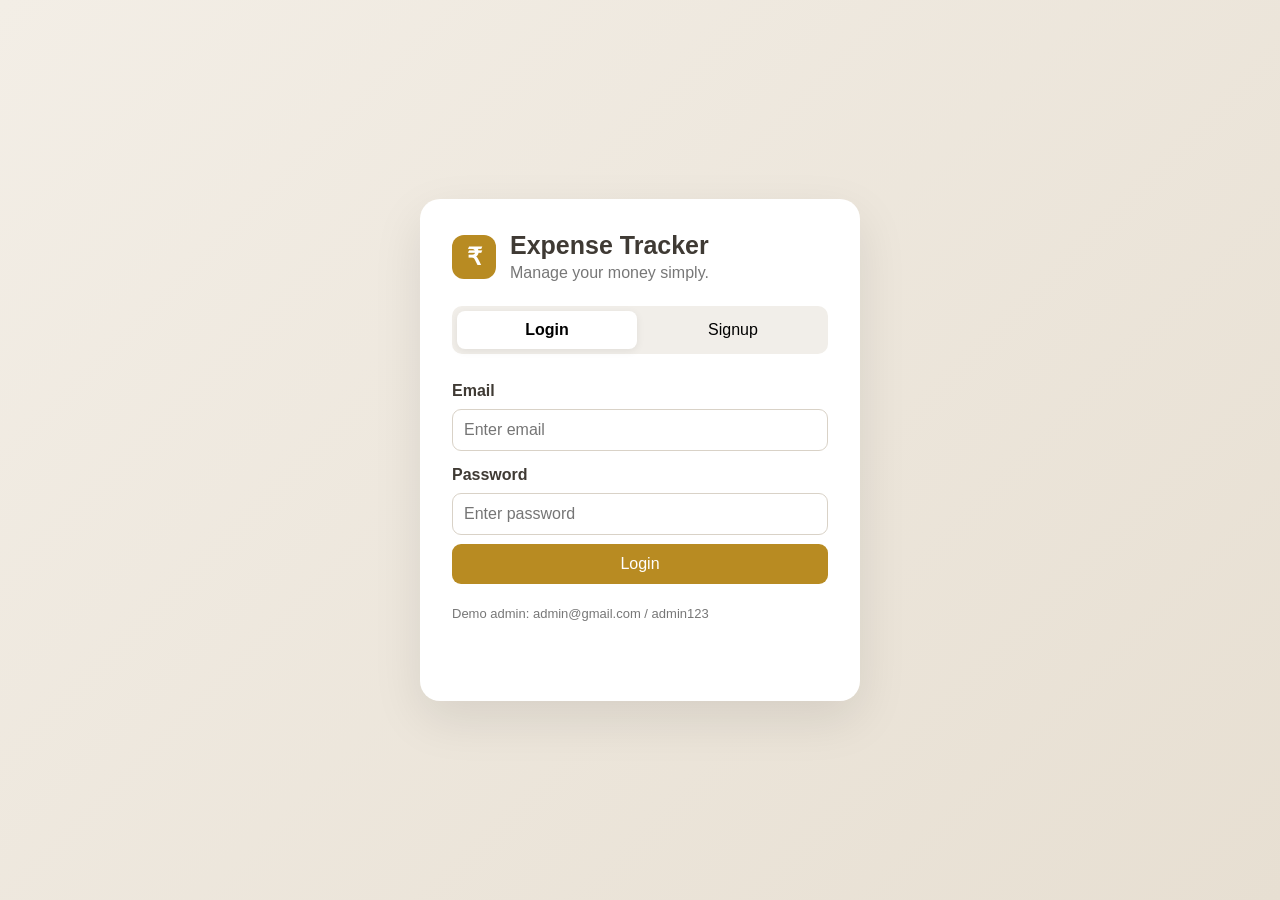
==== index.html @ 4e9ac0c0 "Add all frontend files" ====
<!DOCTYPE html>
<html lang="en">
<head>
  <meta charset="UTF-8">
  <meta name="viewport" content="width=device-width, initial-scale=1.0">
  <title>Expense Tracker - Login</title>
  <link rel="stylesheet" href="css/style.css">
</head>
<body class="auth-page">
  <div class="auth-card">
    <div class="brand">
      <div class="brand-icon">₹</div>
      <div>
        <h1>Expense Tracker</h1>
        <p>Manage your money simply.</p>
      </div>
    </div>

    <div class="tabs">
      <button class="tab active" id="loginTab">Login</button>
      <button class="tab" id="signupTab">Signup</button>
    </div>

    <form id="loginForm" class="auth-form">
      <label>Email</label>
      <input id="loginEmail" type="email" placeholder="Enter email" required>
      <label>Password</label>
      <input id="loginPassword" type="password" placeholder="Enter password" required>
      <button class="primary-btn" type="submit">Login</button>
      <p class="hint">Demo admin: admin@gmail.com / admin123</p>
      <p id="loginMessage" class="message"></p>
    </form>

    <form id="signupForm" class="auth-form hidden">
      <label>Full Name</label>
      <input id="signupName" type="text" placeholder="Enter your name" required>
      <label>Email</label>
      <input id="signupEmail" type="email" placeholder="Enter email" required>
      <label>Password</label>
      <input id="signupPassword" type="password" minlength="4" placeholder="Minimum 4 characters" required>
      <button class="primary-btn" type="submit">Create Account</button>
      <p id="signupMessage" class="message"></p>
    </form>
  </div>
  <script src="js/auth.js"></script>
</body>
</html>
---- css/style.css ----
*{box-sizing:border-box}body{margin:0;font-family:Arial,Helvetica,sans-serif;background:#f6f3ee;color:#3f3a34}button,input,select{font:inherit}.hidden{display:none!important}
.auth-page{min-height:100vh;display:flex;align-items:center;justify-content:center;background:linear-gradient(135deg,#f3eee6,#e7dfd2)}.auth-card{width:min(440px,92%);background:#fff;border-radius:20px;padding:32px;box-shadow:0 18px 50px #00000018}.brand{display:flex;gap:14px;align-items:center;margin-bottom:24px}.brand-icon,.side-brand span{width:44px;height:44px;border-radius:12px;display:grid;place-items:center;background:#b88b22;color:white;font-size:24px;font-weight:bold}.brand h1{margin:0;font-size:25px}.brand p{margin:4px 0 0;color:#777}.tabs{display:flex;gap:6px;background:#f1eee9;padding:5px;border-radius:10px;margin-bottom:22px}.tab{flex:1;border:0;background:transparent;padding:10px;border-radius:8px;cursor:pointer}.tab.active{background:#fff;box-shadow:0 2px 8px #00000012;font-weight:bold}.auth-form{display:grid;gap:9px}.auth-form label{font-weight:600;margin-top:6px}.auth-form input,.form-grid input,.form-grid select{border:1px solid #d9d2c7;border-radius:9px;padding:11px;background:#fff;outline:none}.auth-form input:focus,.form-grid input:focus,.form-grid select:focus{border-color:#b88b22}.primary-btn,.secondary-btn,.danger-btn,.logout-btn{border:0;border-radius:9px;padding:11px 15px;cursor:pointer}.primary-btn{background:#b88b22;color:#fff}.secondary-btn{background:#eee7dc;color:#4b4034}.danger-btn{background:#f4dddd;color:#a33a3a;padding:7px 10px}.hint,.message{font-size:13px;color:#777}.message.error{color:#b23a3a}.message.success{color:#2c7a45}
.app-shell{min-height:100vh;display:flex}.sidebar{width:245px;background:#342f29;color:white;padding:22px 15px;display:flex;flex-direction:column}.side-brand{font-weight:bold;font-size:19px;display:flex;align-items:center;gap:10px;margin-bottom:28px}.side-brand span{width:36px;height:36px;font-size:19px}.sidebar nav{display:grid;gap:6px}.nav-btn{border:0;background:transparent;color:#ddd;text-align:left;padding:12px 14px;border-radius:9px;cursor:pointer}.nav-btn:hover,.nav-btn.active{background:#4c443b;color:#fff}.logout-btn{margin-top:auto;background:#5a3939;color:#fff}.main-content{flex:1;padding:28px;min-width:0}.topbar{display:flex;justify-content:space-between;align-items:center;margin-bottom:24px}.topbar h2{margin:0;font-size:28px}.topbar p{margin:5px 0;color:#777}.user-chip{background:#eee7dc;padding:9px 13px;border-radius:20px;font-weight:bold}.page-section{display:none}.page-section.active{display:block}.cards{display:grid;grid-template-columns:repeat(4,1fr);gap:16px;margin-bottom:20px}.stat-card{background:#fff;border:1px solid #e7dfd3;border-radius:14px;padding:19px;box-shadow:0 4px 15px #00000006}.stat-card span{display:block;color:#777;font-size:14px;margin-bottom:8px}.stat-card strong{display:block;font-size:24px}.stat-card small{display:block;margin-top:9px;color:#777}.grid-2{display:grid;grid-template-columns:1.2fr 1fr;gap:18px}.panel{background:#fff;border:1px solid #e7dfd3;border-radius:14px;padding:20px;margin-bottom:18px}.panel-head{display:flex;justify-content:space-between;align-items:center;margin-bottom:15px}.panel h3{margin:0}.form-grid{display:grid;grid-template-columns:repeat(3,1fr);gap:12px}.form-grid .primary-btn{align-self:stretch}.table-wrap{overflow-x:auto}table{width:100%;border-collapse:collapse}th,td{text-align:left;padding:12px 10px;border-bottom:1px solid #eee;font-size:14px}th{background:#faf8f5}.empty{text-align:center;color:#888;padding:20px}.bar-row{display:grid;grid-template-columns:110px 1fr 90px;align-items:center;gap:10px;margin:14px 0}.bar-track{height:12px;background:#eee7dc;border-radius:10px;overflow:hidden}.bar-fill{height:100%;background:#b88b22;border-radius:10px}.recent-item,.report-line{display:flex;justify-content:space-between;gap:15px;padding:12px 0;border-bottom:1px solid #eee}.expense-text{color:#b23a3a}.income-text{color:#2c7a45}.progress{height:8px;background:#eee7dc;border-radius:10px;overflow:hidden;margin:12px 0}.progress div{height:100%;background:#b88b22}.report-box{display:grid;grid-template-columns:repeat(3,1fr);gap:12px;margin-bottom:25px}.report-box p{background:#f8f5ef;border-radius:10px;padding:16px;margin:0}.report-box span{display:block;color:#777;font-size:13px;margin-bottom:6px}.report-box strong{font-size:21px}
@media(max-width:900px){.sidebar{width:190px}.cards{grid-template-columns:repeat(2,1fr)}.grid-2{grid-template-columns:1fr}.form-grid{grid-template-columns:1fr}.report-box{grid-template-columns:1fr}}@media(max-width:650px){.app-shell{display:block}.sidebar{width:100%;min-height:auto}.sidebar nav{grid-template-columns:repeat(2,1fr)}.logout-btn{margin-top:15px}.main-content{padding:16px}.cards{grid-template-columns:1fr}.topbar{align-items:flex-start}.bar-row{grid-template-columns:80px 1fr 75px}}
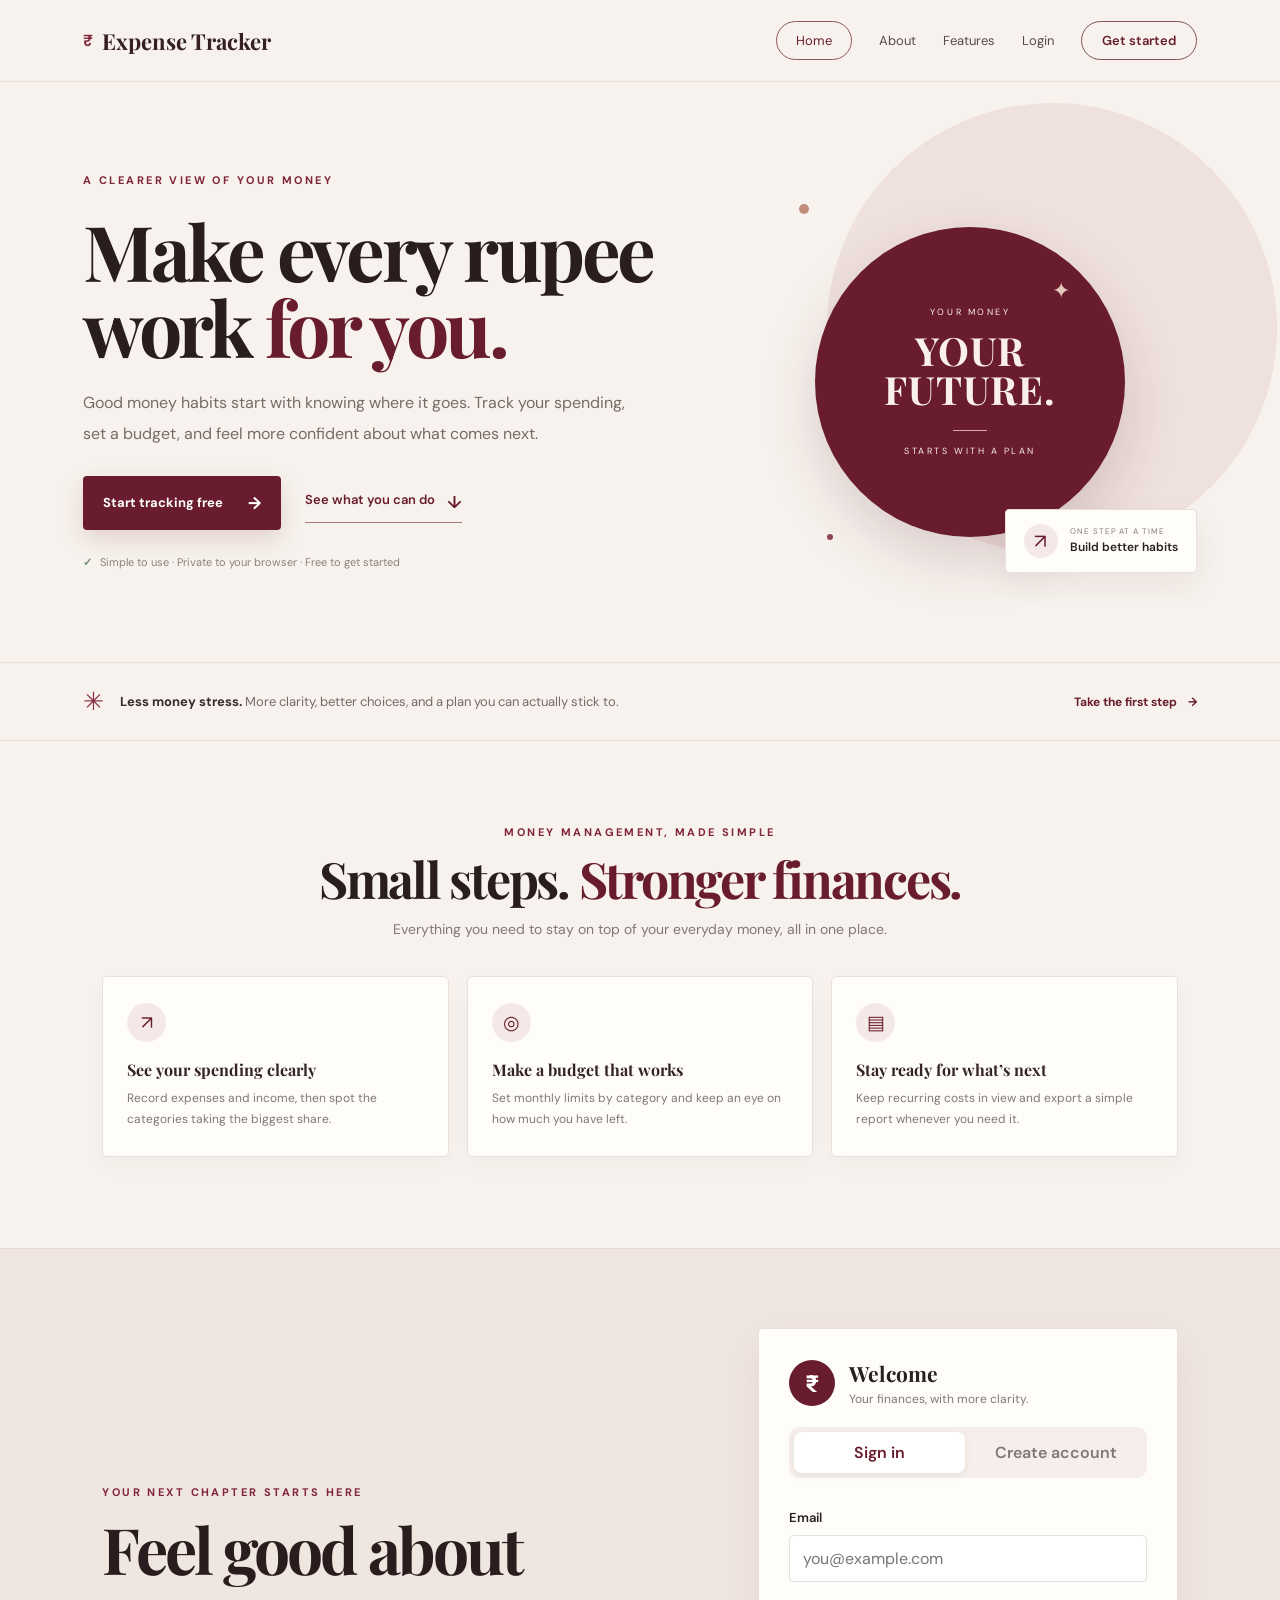
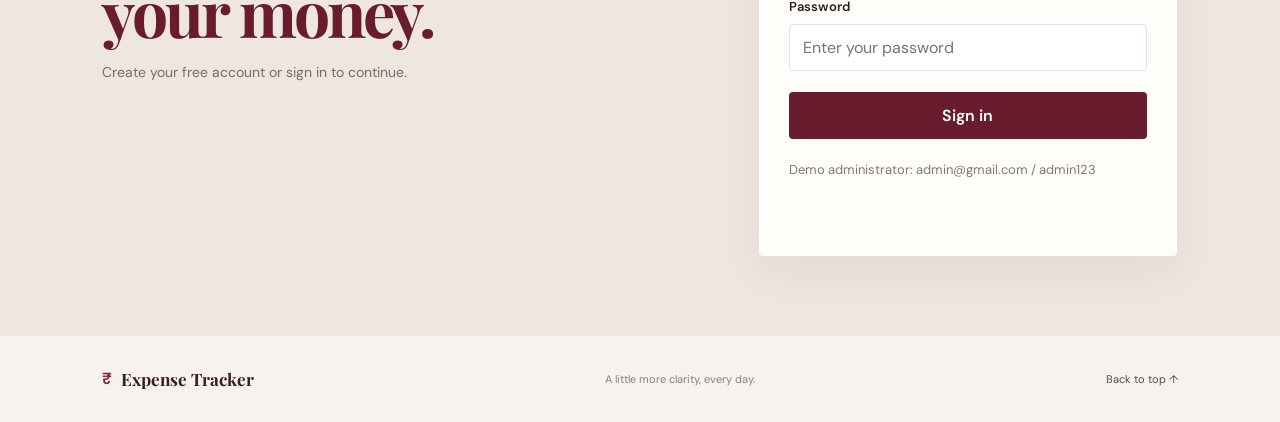
==== commit 73b886fd: "Add all frontend files" ====
--- a/index.html
+++ b/index.html
@@ -3,45 +3,78 @@
 <head>
   <meta charset="UTF-8">
   <meta name="viewport" content="width=device-width, initial-scale=1.0">
-  <title>Expense Tracker - Login</title>
+  <meta name="description" content="Take control of your money with Expense Tracker. Track spending, plan budgets, and understand your finances in one simple place.">
+  <title>Expense Tracker — Take control of your money</title>
   <link rel="stylesheet" href="css/style.css">
 </head>
-<body class="auth-page">
-  <div class="auth-card">
-    <div class="brand">
-      <div class="brand-icon">₹</div>
-      <div>
-        <h1>Expense Tracker</h1>
-        <p>Manage your money simply.</p>
+<body class="landing-page">
+  <header class="landing-nav">
+    <a class="landing-brand" href="#home"><span>₹</span> Expense Tracker</a>
+    <nav aria-label="Main navigation">
+      <a class="nav-current" href="#home">Home</a>
+      <a href="#about">About</a>
+      <a href="#features">Features</a>
+      <a href="#account">Login</a>
+      <a class="nav-signup" href="#account">Get started</a>
+    </nav>
+  </header>
+
+  <main>
+    <section class="hero" id="home">
+      <div class="hero-copy">
+        <p class="eyebrow">A CLEARER VIEW OF YOUR MONEY</p>
+        <h1>Make every rupee<br>work <em>for you.</em></h1>
+        <p class="hero-description">Good money habits start with knowing where it goes. Track your spending, set a budget, and feel more confident about what comes next.</p>
+        <div class="hero-actions">
+          <a class="hero-primary" href="#account">Start tracking free <span>→</span></a>
+          <a class="hero-secondary" href="#features">See what you can do <span>↓</span></a>
+        </div>
+        <p class="hero-note"><span>✓</span> Simple to use · Private to your browser · Free to get started</p>
       </div>
-    </div>
+      <div class="hero-art" aria-label="Illustration celebrating better money habits">
+        <div class="art-orbit"></div>
+        <div class="art-circle"><span class="art-spark">✦</span><small>YOUR MONEY</small><strong>YOUR<br>FUTURE.</strong><span class="art-rule"></span><small>STARTS WITH A PLAN</small></div>
+        <div class="art-note"><span class="note-icon">↗</span><span><small>ONE STEP AT A TIME</small><b>Build better habits</b></span></div>
+        <span class="art-dot dot-one"></span><span class="art-dot dot-two"></span>
+      </div>
+    </section>
 
-    <div class="tabs">
-      <button class="tab active" id="loginTab">Login</button>
-      <button class="tab" id="signupTab">Signup</button>
-    </div>
+    <section class="value-strip" id="about">
+      <span class="value-mark">✳</span>
+      <p><strong>Less money stress.</strong> More clarity, better choices, and a plan you can actually stick to.</p>
+      <a href="#account">Take the first step <span>→</span></a>
+    </section>
 
-    <form id="loginForm" class="auth-form">
-      <label>Email</label>
-      <input id="loginEmail" type="email" placeholder="Enter email" required>
-      <label>Password</label>
-      <input id="loginPassword" type="password" placeholder="Enter password" required>
-      <button class="primary-btn" type="submit">Login</button>
-      <p class="hint">Demo admin: admin@gmail.com / admin123</p>
-      <p id="loginMessage" class="message"></p>
-    </form>
+    <section class="features-section" id="features">
+      <div class="section-intro"><p class="eyebrow">MONEY MANAGEMENT, MADE SIMPLE</p><h2>Small steps. <em>Stronger finances.</em></h2><p>Everything you need to stay on top of your everyday money, all in one place.</p></div>
+      <div class="feature-grid">
+        <article class="feature-card"><span class="feature-icon">↗</span><h3>See your spending clearly</h3><p>Record expenses and income, then spot the categories taking the biggest share.</p></article>
+        <article class="feature-card"><span class="feature-icon">◎</span><h3>Make a budget that works</h3><p>Set monthly limits by category and keep an eye on how much you have left.</p></article>
+        <article class="feature-card"><span class="feature-icon">▤</span><h3>Stay ready for what’s next</h3><p>Keep recurring costs in view and export a simple report whenever you need it.</p></article>
+      </div>
+    </section>
 
-    <form id="signupForm" class="auth-form hidden">
-      <label>Full Name</label>
-      <input id="signupName" type="text" placeholder="Enter your name" required>
-      <label>Email</label>
-      <input id="signupEmail" type="email" placeholder="Enter email" required>
-      <label>Password</label>
-      <input id="signupPassword" type="password" minlength="4" placeholder="Minimum 4 characters" required>
-      <button class="primary-btn" type="submit">Create Account</button>
-      <p id="signupMessage" class="message"></p>
-    </form>
-  </div>
+    <section class="account-section" id="account">
+      <div class="account-intro"><p class="eyebrow">YOUR NEXT CHAPTER STARTS HERE</p><h2>Feel good about<br><em>your money.</em></h2><p>Create your free account or sign in to continue.</p></div>
+      <div class="auth-card">
+        <div class="brand"><div class="brand-icon">₹</div><div><h1>Welcome</h1><p>Your finances, with more clarity.</p></div></div>
+        <div class="tabs"><button class="tab active" id="loginTab" type="button">Sign in</button><button class="tab" id="signupTab" type="button">Create account</button></div>
+        <form id="loginForm" class="auth-form">
+          <label for="loginEmail">Email</label><input id="loginEmail" type="email" placeholder="you@example.com" autocomplete="email" required>
+          <label for="loginPassword">Password</label><input id="loginPassword" type="password" placeholder="Enter your password" autocomplete="current-password" required>
+          <button class="primary-btn" type="submit">Sign in</button>
+          <p class="hint">Demo administrator: admin@gmail.com / admin123</p><p id="loginMessage" class="message" aria-live="polite"></p>
+        </form>
+        <form id="signupForm" class="auth-form hidden">
+          <label for="signupName">Full Name</label><input id="signupName" type="text" placeholder="Enter your name" autocomplete="name" required>
+          <label for="signupEmail">Email</label><input id="signupEmail" type="email" placeholder="you@example.com" autocomplete="email" required>
+          <label for="signupPassword">Password</label><input id="signupPassword" type="password" minlength="4" placeholder="Minimum 4 characters" autocomplete="new-password" required>
+          <button class="primary-btn" type="submit">Create free account</button><p id="signupMessage" class="message" aria-live="polite"></p>
+        </form>
+      </div>
+    </section>
+  </main>
+  <footer class="landing-footer"><a class="landing-brand" href="#home"><span>₹</span> Expense Tracker</a><p>A little more clarity, every day.</p><a href="#home">Back to top ↑</a></footer>
   <script src="js/auth.js"></script>
 </body>
 </html>
--- a/css/style.css
+++ b/css/style.css
@@ -1,4 +1,14 @@
-*{box-sizing:border-box}body{margin:0;font-family:Arial,Helvetica,sans-serif;background:#f6f3ee;color:#3f3a34}button,input,select{font:inherit}.hidden{display:none!important}
-.auth-page{min-height:100vh;display:flex;align-items:center;justify-content:center;background:linear-gradient(135deg,#f3eee6,#e7dfd2)}.auth-card{width:min(440px,92%);background:#fff;border-radius:20px;padding:32px;box-shadow:0 18px 50px #00000018}.brand{display:flex;gap:14px;align-items:center;margin-bottom:24px}.brand-icon,.side-brand span{width:44px;height:44px;border-radius:12px;display:grid;place-items:center;background:#b88b22;color:white;font-size:24px;font-weight:bold}.brand h1{margin:0;font-size:25px}.brand p{margin:4px 0 0;color:#777}.tabs{display:flex;gap:6px;background:#f1eee9;padding:5px;border-radius:10px;margin-bottom:22px}.tab{flex:1;border:0;background:transparent;padding:10px;border-radius:8px;cursor:pointer}.tab.active{background:#fff;box-shadow:0 2px 8px #00000012;font-weight:bold}.auth-form{display:grid;gap:9px}.auth-form label{font-weight:600;margin-top:6px}.auth-form input,.form-grid input,.form-grid select{border:1px solid #d9d2c7;border-radius:9px;padding:11px;background:#fff;outline:none}.auth-form input:focus,.form-grid input:focus,.form-grid select:focus{border-color:#b88b22}.primary-btn,.secondary-btn,.danger-btn,.logout-btn{border:0;border-radius:9px;padding:11px 15px;cursor:pointer}.primary-btn{background:#b88b22;color:#fff}.secondary-btn{background:#eee7dc;color:#4b4034}.danger-btn{background:#f4dddd;color:#a33a3a;padding:7px 10px}.hint,.message{font-size:13px;color:#777}.message.error{color:#b23a3a}.message.success{color:#2c7a45}
-.app-shell{min-height:100vh;display:flex}.sidebar{width:245px;background:#342f29;color:white;padding:22px 15px;display:flex;flex-direction:column}.side-brand{font-weight:bold;font-size:19px;display:flex;align-items:center;gap:10px;margin-bottom:28px}.side-brand span{width:36px;height:36px;font-size:19px}.sidebar nav{display:grid;gap:6px}.nav-btn{border:0;background:transparent;color:#ddd;text-align:left;padding:12px 14px;border-radius:9px;cursor:pointer}.nav-btn:hover,.nav-btn.active{background:#4c443b;color:#fff}.logout-btn{margin-top:auto;background:#5a3939;color:#fff}.main-content{flex:1;padding:28px;min-width:0}.topbar{display:flex;justify-content:space-between;align-items:center;margin-bottom:24px}.topbar h2{margin:0;font-size:28px}.topbar p{margin:5px 0;color:#777}.user-chip{background:#eee7dc;padding:9px 13px;border-radius:20px;font-weight:bold}.page-section{display:none}.page-section.active{display:block}.cards{display:grid;grid-template-columns:repeat(4,1fr);gap:16px;margin-bottom:20px}.stat-card{background:#fff;border:1px solid #e7dfd3;border-radius:14px;padding:19px;box-shadow:0 4px 15px #00000006}.stat-card span{display:block;color:#777;font-size:14px;margin-bottom:8px}.stat-card strong{display:block;font-size:24px}.stat-card small{display:block;margin-top:9px;color:#777}.grid-2{display:grid;grid-template-columns:1.2fr 1fr;gap:18px}.panel{background:#fff;border:1px solid #e7dfd3;border-radius:14px;padding:20px;margin-bottom:18px}.panel-head{display:flex;justify-content:space-between;align-items:center;margin-bottom:15px}.panel h3{margin:0}.form-grid{display:grid;grid-template-columns:repeat(3,1fr);gap:12px}.form-grid .primary-btn{align-self:stretch}.table-wrap{overflow-x:auto}table{width:100%;border-collapse:collapse}th,td{text-align:left;padding:12px 10px;border-bottom:1px solid #eee;font-size:14px}th{background:#faf8f5}.empty{text-align:center;color:#888;padding:20px}.bar-row{display:grid;grid-template-columns:110px 1fr 90px;align-items:center;gap:10px;margin:14px 0}.bar-track{height:12px;background:#eee7dc;border-radius:10px;overflow:hidden}.bar-fill{height:100%;background:#b88b22;border-radius:10px}.recent-item,.report-line{display:flex;justify-content:space-between;gap:15px;padding:12px 0;border-bottom:1px solid #eee}.expense-text{color:#b23a3a}.income-text{color:#2c7a45}.progress{height:8px;background:#eee7dc;border-radius:10px;overflow:hidden;margin:12px 0}.progress div{height:100%;background:#b88b22}.report-box{display:grid;grid-template-columns:repeat(3,1fr);gap:12px;margin-bottom:25px}.report-box p{background:#f8f5ef;border-radius:10px;padding:16px;margin:0}.report-box span{display:block;color:#777;font-size:13px;margin-bottom:6px}.report-box strong{font-size:21px}
-@media(max-width:900px){.sidebar{width:190px}.cards{grid-template-columns:repeat(2,1fr)}.grid-2{grid-template-columns:1fr}.form-grid{grid-template-columns:1fr}.report-box{grid-template-columns:1fr}}@media(max-width:650px){.app-shell{display:block}.sidebar{width:100%;min-height:auto}.sidebar nav{grid-template-columns:repeat(2,1fr)}.logout-btn{margin-top:15px}.main-content{padding:16px}.cards{grid-template-columns:1fr}.topbar{align-items:flex-start}.bar-row{grid-template-columns:80px 1fr 75px}}
+@import url('https://fonts.googleapis.com/css2?family=DM+Sans:wght@400;500;600;700&family=Manrope:wght@500;600;700;800&family=Playfair+Display:ital,wght@0,600;0,700;1,600;1,700&display=swap');
+
+:root{color-scheme:light;--ink:#29201f;--muted:#817775;--line:#eadfda;--canvas:#f7f2ed;--surface:#fffdfa;--green:#681c2d;--green-dark:#501321;--green-soft:#f4e9e8;--gold:#d6a444;--red:#ae4b4e;--shadow:0 8px 28px rgba(69,29,34,.06)}
+*{box-sizing:border-box}body{margin:0;font-family:'DM Sans',Arial,sans-serif;background:var(--canvas);color:var(--ink);-webkit-font-smoothing:antialiased}button,input,select{font:inherit}.hidden{display:none!important}button{transition:background .18s ease,color .18s ease,transform .18s ease}button:focus-visible,input:focus-visible,select:focus-visible{outline:3px solid #9bd2be;outline-offset:2px}
+.auth-page{min-height:100vh;display:grid;place-items:center;padding:32px;background:radial-gradient(ellipse at 80% 10%,#e5f3ed 0,transparent 40%),linear-gradient(145deg,#f7faf8,#eef4f0)}.auth-card{width:min(440px,100%);background:var(--surface);border:1px solid #e7eeea;border-radius:22px;padding:38px;box-shadow:0 24px 70px rgba(30,70,53,.10)}.brand{display:flex;gap:14px;align-items:center;margin-bottom:30px}.brand-icon,.side-brand span{width:46px;height:46px;border-radius:14px;display:grid;place-items:center;background:var(--green);color:white;font-family:'Manrope',sans-serif;font-size:23px;font-weight:800;box-shadow:0 6px 14px #11765c30}.brand h1{margin:0;font:800 23px 'Manrope',sans-serif;letter-spacing:-.7px}.brand p{margin:4px 0 0;color:var(--muted);font-size:14px}.tabs{display:flex;gap:5px;background:#f1f5f2;padding:5px;border-radius:11px;margin-bottom:24px}.tab{flex:1;border:0;background:transparent;color:var(--muted);padding:10px;border-radius:8px;cursor:pointer;font-weight:600}.tab.active{background:#fff;color:var(--ink);box-shadow:0 2px 8px #182c2410}.auth-form{display:grid;gap:9px}.auth-form label{font-weight:600;font-size:13px;margin-top:7px}.auth-form input,.form-grid input,.form-grid select{width:100%;border:1px solid #dce5df;border-radius:9px;padding:12px 13px;background:#fff;color:var(--ink);outline:none;transition:border-color .18s,box-shadow .18s}.auth-form input:focus,.form-grid input:focus,.form-grid select:focus{border-color:#4ca88b;box-shadow:0 0 0 3px #11765c12}.primary-btn,.secondary-btn,.danger-btn,.logout-btn{border:0;border-radius:9px;padding:11px 15px;cursor:pointer;font-weight:600}.primary-btn{background:var(--green);color:#fff}.primary-btn:hover{background:var(--green-dark);transform:translateY(-1px)}.auth-form .primary-btn{margin-top:12px;padding:13px}.secondary-btn{background:#edf4f0;color:var(--green-dark)}.secondary-btn:hover{background:#dfede5}.danger-btn{background:#fff0ef;color:var(--red);padding:7px 10px}.danger-btn:hover{background:#ffe2df}.hint,.message{font-size:13px;color:var(--muted)}.message.error{color:var(--red)}.message.success{color:var(--green)}
+.app-shell{min-height:100vh;display:flex}.sidebar{width:250px;flex:0 0 250px;background:#123c30;color:#fff;padding:25px 16px 18px;display:flex;flex-direction:column;box-shadow:5px 0 22px #173e3010}.side-brand{font:800 17px 'Manrope',sans-serif;letter-spacing:-.3px;display:flex;align-items:center;gap:11px;margin:0 6px 34px}.side-brand span{width:37px;height:37px;font-size:19px;background:#1c8063;box-shadow:none}.sidebar nav{display:grid;gap:5px}.nav-btn{border:0;background:transparent;color:#c3d5ce;text-align:left;padding:12px 14px;border-radius:9px;cursor:pointer;font-size:14px;font-weight:500}.nav-btn:hover{background:#ffffff0d;color:#fff}.nav-btn.active{background:#ffffff18;color:#fff;font-weight:700;box-shadow:inset 3px 0 #71c3a3}.logout-btn{margin-top:auto;background:#ffffff12;color:#e2eee9;text-align:left}.logout-btn:hover{background:#ffffff20}.main-content{flex:1;padding:32px 38px;min-width:0;max-width:1600px;margin:0 auto}.topbar{display:flex;justify-content:space-between;align-items:center;margin-bottom:27px;padding-bottom:23px;border-bottom:1px solid var(--line)}.topbar h2{margin:0;font:800 26px 'Manrope',sans-serif;letter-spacing:-.7px}.topbar p{margin:5px 0 0;color:var(--muted);font-size:14px}.user-chip{background:#e8f2ed;color:#246b53;padding:9px 14px;border-radius:22px;font-size:13px;font-weight:700}.page-section{display:none}.page-section.active{display:block;animation:reveal .22s ease}@keyframes reveal{from{opacity:0;transform:translateY(4px)}to{opacity:1;transform:none}}.cards{display:grid;grid-template-columns:repeat(4,minmax(0,1fr));gap:16px;margin-bottom:20px}.stat-card{background:var(--surface);border:1px solid var(--line);border-radius:13px;padding:20px;box-shadow:var(--shadow);min-width:0}.stat-card span{display:block;color:var(--muted);font-size:13px;font-weight:600;margin-bottom:9px}.stat-card strong{display:block;font:700 24px 'Manrope',sans-serif;letter-spacing:-.6px;overflow-wrap:anywhere}.stat-card small{display:block;margin-top:9px;color:var(--muted);font-size:12px}.grid-2{display:grid;grid-template-columns:1.05fr 1fr;gap:17px}.panel{background:var(--surface);border:1px solid var(--line);border-radius:13px;padding:21px;margin-bottom:17px;box-shadow:var(--shadow);min-width:0}.panel-head{display:flex;justify-content:space-between;align-items:center;gap:12px;margin-bottom:17px}.panel h3{margin:0;font:700 16px 'Manrope',sans-serif;letter-spacing:-.2px}.form-grid{display:grid;grid-template-columns:repeat(3,minmax(0,1fr));gap:12px}.form-grid .primary-btn{align-self:stretch}.table-wrap{overflow-x:auto;border:1px solid #edf1ee;border-radius:9px}table{width:100%;border-collapse:collapse;min-width:600px}th,td{text-align:left;padding:12px 13px;border-bottom:1px solid #edf1ee;font-size:13px;white-space:nowrap}th{background:#f7f9f8;color:#697770;font-size:11px;letter-spacing:.055em;text-transform:uppercase;font-weight:700}tbody tr:last-child td{border-bottom:0}tbody tr:hover{background:#fafcfb}.empty{text-align:center;color:#89958f;padding:22px}.bar-row{display:grid;grid-template-columns:105px minmax(50px,1fr) 90px;align-items:center;gap:10px;margin:16px 0;font-size:13px}.bar-row b{text-align:right;font-size:12px}.bar-track{height:8px;background:#edf2ef;border-radius:10px;overflow:hidden}.bar-fill{height:100%;background:linear-gradient(90deg,#168563,#64bb98);border-radius:10px}.recent-item,.report-line{display:flex;justify-content:space-between;align-items:center;gap:15px;padding:13px 0;border-bottom:1px solid #edf1ee;font-size:13px}.recent-item:last-child,.report-line:last-child{border-bottom:0}.recent-item span:first-child{color:#56645d}.expense-text{color:var(--red)}.income-text{color:var(--green)}.progress{height:7px;background:#edf2ef;border-radius:10px;overflow:hidden;margin:13px 0}.progress div{height:100%;background:linear-gradient(90deg,#168563,#67bd99);border-radius:10px}.report-box{display:grid;grid-template-columns:repeat(3,1fr);gap:12px;margin-bottom:25px}.report-box p{background:#f4f8f5;border:1px solid #ebf1ed;border-radius:10px;padding:16px;margin:0}.report-box span{display:block;color:var(--muted);font-size:12px;margin-bottom:8px}.report-box strong{font:700 20px 'Manrope',sans-serif;overflow-wrap:anywhere}
+@media(max-width:1050px){.main-content{padding:26px}.sidebar{width:220px;flex-basis:220px}.cards{grid-template-columns:repeat(2,minmax(0,1fr))}.grid-2{grid-template-columns:1fr}.form-grid{grid-template-columns:repeat(2,minmax(0,1fr))}}@media(max-width:680px){.app-shell{display:block}.sidebar{width:100%;min-height:auto;padding:13px 14px}.side-brand{margin:0 4px 13px}.sidebar nav{display:flex;gap:6px;overflow-x:auto;padding-bottom:3px}.nav-btn{white-space:nowrap;padding:10px 12px}.logout-btn{position:absolute;right:14px;top:14px;margin:0;padding:9px 12px}.main-content{padding:22px 15px}.topbar{margin-bottom:19px}.topbar h2{font-size:23px}.topbar p{font-size:13px}.cards{gap:10px}.stat-card{padding:15px}.stat-card strong{font-size:19px}.form-grid{grid-template-columns:1fr}.report-box{grid-template-columns:1fr}.panel{padding:16px}.bar-row{grid-template-columns:78px minmax(35px,1fr) 76px;gap:8px}.auth-card{padding:28px 23px}}
+
+/* Warm editorial landing page and matching finance workspace */
+.landing-page{background:#f7f2ed;color:#29201f;font-family:'DM Sans',Arial,sans-serif}.landing-nav{height:82px;display:flex;align-items:center;justify-content:space-between;padding:0 max(calc((100vw - 1320px)/2),6.5vw);border-bottom:1px solid #e9dfd9;background:#f7f2ed}.landing-brand{text-decoration:none;color:#351f21;font:700 22px 'Playfair Display',Georgia,serif;display:inline-flex;align-items:center;gap:9px;white-space:nowrap}.landing-brand span{color:#81253a;font:700 16px 'DM Sans',sans-serif}.landing-nav nav{display:flex;align-items:center;gap:27px}.landing-nav nav a,.landing-footer>a:last-child{font-size:13px;text-decoration:none;color:#574b49}.landing-nav nav a:hover,.landing-footer>a:last-child:hover{color:#681c2d}.landing-nav nav .nav-current{border:1px solid #8f5961;border-radius:30px;padding:10px 19px;color:#681c2d}.landing-nav nav .nav-signup{border:1px solid #82535a;border-radius:30px;padding:10px 20px;color:#681c2d;font-weight:600}.hero{max-width:1320px;min-height:580px;margin:auto;padding:64px 6.5vw 55px;display:grid;grid-template-columns:1.2fr .8fr;align-items:center;gap:40px;overflow:hidden}.hero-copy{position:relative;z-index:1}.eyebrow{margin:0 0 25px;color:#81253a;font-size:11px;font-weight:700;letter-spacing:.22em}.hero h1,.account-intro h2,.section-intro h2{margin:0;color:#291e1d;font:700 clamp(47px,6vw,82px)/.99 'Playfair Display',Georgia,serif;letter-spacing:-.045em}.hero h1 em,.account-intro h2 em,.section-intro h2 em{color:#681c2d;font-style:normal}.hero-description{max-width:560px;margin:24px 0 27px;color:#776b68;font-size:16px;line-height:1.9}.hero-actions{display:flex;align-items:center;gap:24px}.hero-primary{display:inline-flex;align-items:center;gap:25px;padding:16px 20px;background:#681c2d;color:white;border-radius:4px;text-decoration:none;font-weight:700;font-size:13px;box-shadow:0 9px 23px #681c2d27;transition:transform .2s,background .2s}.hero-primary:hover{background:#501321;transform:translateY(-2px)}.hero-primary span,.hero-secondary span{font-size:17px}.hero-secondary{color:#681c2d;text-decoration:none;border-bottom:1px solid #a7797d;padding:9px 0;font-size:13px;font-weight:600;display:flex;gap:12px}.hero-note{font-size:11px;color:#8b7f7b;margin-top:25px}.hero-note span{color:#6c8d70;font-weight:700;margin-right:5px}.hero-art{height:440px;position:relative;display:grid;place-items:center}.art-orbit{position:absolute;width:450px;height:450px;border-radius:50%;background:#efe1dc;right:-80px;top:-54px}.art-circle{position:relative;width:310px;height:310px;border-radius:50%;background:#681c2d;color:#f9f0e9;display:flex;flex-direction:column;align-items:center;justify-content:center;box-shadow:0 24px 55px #5523322c;transform:translate(-12px,5px)}.art-circle .art-spark{font-size:22px;position:absolute;right:55px;top:49px;color:#e6c9bb}.art-circle small{font-size:9px;letter-spacing:.28em}.art-circle strong{text-align:center;font:700 39px/.98 'Playfair Display',Georgia,serif;letter-spacing:.02em;margin:13px 0}.art-rule{width:34px;height:1px;background:#d9a9a5;margin:9px 0 14px}.art-note{position:absolute;z-index:2;right:0;bottom:24px;padding:14px 18px;background:#fffdfa;border:1px solid #eadfda;border-radius:4px;box-shadow:0 12px 30px #49222912;display:flex;align-items:center;gap:12px}.note-icon{width:34px;height:34px;display:grid;place-items:center;border-radius:50%;background:#f4e9e8;color:#681c2d;font-size:20px}.art-note small,.art-note b{display:block}.art-note small{font-size:8px;color:#897977;letter-spacing:.12em}.art-note b{font:600 12px 'DM Sans',sans-serif;margin-top:3px}.art-dot{position:absolute;border-radius:50%;background:#c18c79}.dot-one{width:10px;height:10px;top:47px;left:32px}.dot-two{width:6px;height:6px;bottom:57px;left:60px;background:#8d4550}.value-strip{max-width:1320px;margin:0 auto;padding:22px 6.5vw;display:flex;align-items:center;gap:16px;border-top:1px solid #e9dfd9;border-bottom:1px solid #e9dfd9}.value-mark{color:#8b3142;font-size:25px}.value-strip p{flex:1;margin:0;color:#756a67;font-size:13px}.value-strip p strong{color:#382b29}.value-strip>a{color:#681c2d;text-decoration:none;font-size:12px;font-weight:700;white-space:nowrap}.value-strip>a span{margin-left:8px}.features-section{padding:84px max(calc((100vw - 1160px)/2),8vw) 91px}.section-intro{text-align:center}.section-intro .eyebrow{margin-bottom:15px}.section-intro h2{font-size:clamp(35px,4vw,50px)}.section-intro>p:last-child{margin:16px auto 0;color:#817775;font-size:14px}.feature-grid{display:grid;grid-template-columns:repeat(3,1fr);gap:18px;margin-top:38px}.feature-card{background:#fffdfa;border:1px solid #ebdfda;border-radius:5px;padding:26px 24px;box-shadow:0 8px 24px #49222907}.feature-icon{width:39px;height:39px;display:grid;place-items:center;background:#f5e9e7;color:#681c2d;border-radius:50%;font-size:19px}.feature-card h3{font:700 16px 'Playfair Display',Georgia,serif;margin:17px 0 8px;color:#342423}.feature-card p{margin:0;color:#817775;font-size:12px;line-height:1.75}.account-section{padding:79px max(calc((100vw - 1120px)/2),8vw);display:grid;grid-template-columns:1fr 420px;align-items:center;gap:70px;background:#f0e6e0;border-top:1px solid #e8d9d3}.account-intro .eyebrow{margin-bottom:18px}.account-intro h2{font-size:clamp(42px,5vw,64px)}.account-intro>p:last-child{color:#776b68;font-size:14px;line-height:1.7;margin-top:18px}.account-section .auth-card{width:100%;padding:30px;background:#fffdfa;border:1px solid #eadfda;border-radius:5px;box-shadow:0 14px 45px #49222912;scroll-margin-top:30px}.account-section .brand{margin-bottom:20px}.account-section .brand-icon{background:#681c2d;border-radius:50%;box-shadow:none}.account-section .brand h1{font:700 21px 'Playfair Display',Georgia,serif;letter-spacing:0}.account-section .brand p{font-size:12px}.account-section .tabs{background:#f5eeea}.account-section .tab.active{color:#681c2d}.account-section .auth-form input{border-radius:4px;background:#fff}.account-section .auth-form input:focus{border-color:#9d5863;box-shadow:0 0 0 3px #681c2d12}.account-section .primary-btn{background:#681c2d;border-radius:4px}.account-section .primary-btn:hover{background:#501321}.landing-footer{min-height:86px;padding:20px max(calc((100vw - 1120px)/2),8vw);display:flex;align-items:center;justify-content:space-between;gap:20px;background:#f7f2ed}.landing-footer .landing-brand{font-size:17px}.landing-footer p{color:#8b7f7b;font-size:11px}.landing-footer>a:last-child{font-size:11px}
+/* Shared burgundy palette for the signed-in workspaces */
+.sidebar{background:#4d1724;box-shadow:5px 0 22px rgba(69,29,34,.08)}.side-brand span{background:#8e3a49}.nav-btn{color:#e4d0d0}.nav-btn:hover{background:#ffffff10;color:white}.nav-btn.active{background:#ffffff18;box-shadow:inset 3px 0 #d5a8a1}.user-chip{background:#f3e7e5;color:#681c2d}.primary-btn{background:#681c2d}.primary-btn:hover{background:#501321}.secondary-btn{background:#f4e9e8;color:#681c2d}.secondary-btn:hover{background:#ecd9d8}.bar-fill,.progress div{background:linear-gradient(90deg,#681c2d,#b36b70)}.bar-track,.progress{background:#f1e9e5}.report-box p{background:#faf4f0;border-color:#efe4de}.income-text{color:#527a5d}.auth-page{background:#f7f2ed}
+@media(max-width:800px){.landing-nav{padding:0 22px;height:auto;min-height:72px;gap:15px}.landing-nav nav{gap:12px}.landing-nav nav a{font-size:11px}.landing-nav nav .nav-current{padding:8px 12px}.landing-nav nav .nav-signup{padding:8px 13px}.hero{grid-template-columns:1fr .8fr;gap:10px;min-height:500px;padding:54px 7vw}.hero h1{font-size:clamp(46px,7vw,65px)}.hero-art{transform:scale(.82);transform-origin:center}.art-note{right:-15px}.account-section{grid-template-columns:1fr 360px;gap:35px;padding-left:6vw;padding-right:6vw}}
+@media(max-width:600px){.landing-nav{padding:14px 18px;display:block}.landing-brand{font-size:19px}.landing-nav nav{margin-top:12px;justify-content:space-between;gap:6px}.landing-nav nav a{font-size:10px}.landing-nav nav .nav-current,.landing-nav nav .nav-signup{padding:7px 10px}.hero{display:flex;flex-direction:column;align-items:stretch;padding:56px 23px 28px;gap:0}.hero h1{font-size:54px}.hero-description{font-size:14px;margin:18px 0 22px}.hero-actions{gap:18px;flex-wrap:wrap}.hero-primary{padding:14px 16px;gap:12px;font-size:12px}.hero-secondary{font-size:12px}.hero-note{font-size:9px}.hero-art{height:300px;transform:scale(.74);margin:-2px 0 -27px}.art-orbit{right:-55px;top:-50px}.art-note{right:0;bottom:6px}.value-strip{padding:18px 22px;gap:10px;flex-wrap:wrap}.value-strip p{font-size:11px}.value-strip>a{margin-left:35px}.features-section{padding:60px 22px}.section-intro h2{font-size:36px}.feature-grid{grid-template-columns:1fr;gap:11px;margin-top:27px}.feature-card{padding:20px}.account-section{grid-template-columns:1fr;gap:28px;padding:58px 20px}.account-intro h2{font-size:48px}.account-section .auth-card{padding:24px}.landing-footer{padding:18px 20px;flex-wrap:wrap}.landing-footer .landing-brand{font-size:15px}.landing-footer p{display:none}}
